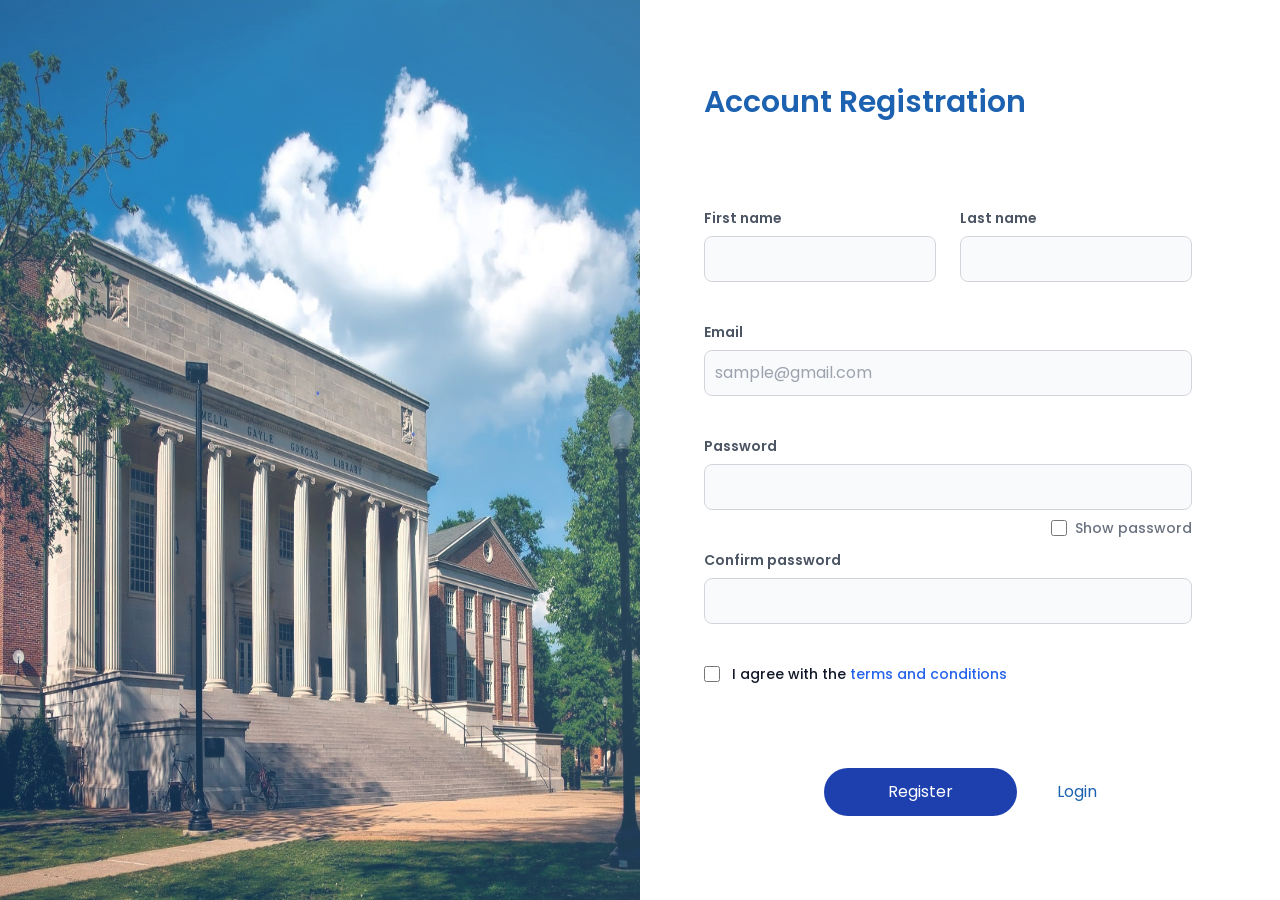
==== signup.html @ 8e0dec71 "commit" ====
<!DOCTYPE html>
<html lang="en">
  <head>
    <meta charset="UTF-8" />
    <meta http-equiv="X-UA-Compatible" content="IE=edge" />
    <meta name="viewport" content="width=device-width, initial-scale=1.0" />

    <link rel="stylesheet" href="./css/all-styles.css" />
    <link rel="stylesheet" href="./includes/links.php" />

    <script src="./tailwind/tailwind-cdn.js"></script>

    <title>Registration</title>
  </head>
  <body class="m-0 p-0">
    <div
      class="grid sm:grid-cols-1 xs:grid-cols-1 xl:grid-cols-2 lg:grid-cols-2 main md:grid-cols-1 h-screen"
    >
      <div class="img-side">
        <img src="./images/register.jpeg " class="side-image h-full" alt="" />
      </div>

      <!-- RIGTH SIDE -->
      <div
        class="lg:flex justify-center items-center md:col-span-1 md:grid sm:p-16"
      >
        <div class="">
          <p class="font-semibold text-blue text-3xl mb-14 pb-8">
            Account Registration
          </p>
          <div class="lg:flex justify-center md:col-span-1 md:grid">
            <form action="" class="">
              <div class="grid xl:grid-cols-2 lg:grid-cols-2 sm:grid-cols-1">
                <div class="grid col-span-1 xl:pr-6 lg:pr-6 sm:pr-0 md:pr-0">
                  <div class="mb-10">
                    <label
                      for="first_name"
                      class="block mb-2 font-semibold text-gray-600 text-sm"
                      >First name</label
                    >
                    <input
                      type="first_name"
                      id="first_name"
                      class="bg-gray-50 border border-gray-300 text-gray-900 rounded-lg block w-full p-2.5 mr-10"
                      placeholder=""
                      required
                    />
                  </div>
                </div>

                <div class="grid col-span-1 xl:pr-6 lg:pr-6 sm:pr-0 md:pr-0">
                  <div class="mb-10">
                    <label
                      for="last_name"
                      class="block mb-2 font-semibold text-gray-600 text-sm"
                      >Last name</label
                    >
                    <input
                      type="last_name"
                      id="last_name"
                      class="bg-gray-50 border border-gray-300 text-gray-900 rounded-lg block w-full p-2.5"
                      placeholder=""
                      required
                    />
                  </div>
                </div>
              </div>

              <div class="mb-10 xl:pr-6 lg:pr-6 sm:pr-0 md:pr-0">
                <label
                  for="email"
                  class="block mb-2 font-semibold text-gray-600 text-sm"
                  >Email</label
                >
                <input
                  type="text"
                  class="bg-gray-50 border border-gray-300 text-gray-900 rounded-lg block w-full p-2.5"
                  placeholder="sample@gmail.com"
                />
              </div>

              <div class="mb-10 xl:pr-6 lg:pr-6 sm:pr-0 md:pr-0">
                <label
                  for="last_name"
                  class="block mb-2 font-semibold text-gray-600 text-sm"
                  >Password</label
                >

                <input
                  type="password"
                  id="password"
                  class="bg-gray-50 border border-gray-300 text-gray-900 rounded-lg block w-full p-2.5"
                  placeholder=""
                  required
                />
                <div class="float-right mt-2 flex items-center">
                  <input
                    id="togglePassword"
                    aria-describedby="terms"
                    type="checkbox"
                    class="w-4 h-4 bg-gray-50 rounded-lg border-gray-400 mr-2 text-gray-300"
                  />
                  <label for="terms" class="font-medium text-gray-500 text-sm"
                    >Show password</label
                  >
                </div>
              </div>

              <div class="mb-10 xl:pr-6 lg:pr-6 sm:pr-0 md:pr-0">
                <label
                  for="last_name"
                  class="block mb-2 font-semibold text-gray-600 text-sm"
                  >Confirm password</label
                >
                <input
                  type="password"
                  id="password"
                  class="bg-gray-50 border border-gray-300 text-gray-900 rounded-lg block w-full p-2.5"
                  placeholder=""
                  required
                />
              </div>

              <div class="mb-10">
                <div class="flex items-start mb-10">
                  <div class="flex items-center h-5">
                    <input
                      id="terms"
                      aria-describedby="terms"
                      type="checkbox"
                      class="w-4 h-4 bg-gray-50 rounded border border-gray-300 focus:ring-3 focus:ring-blue-300 dark:bg-gray-700 dark:border-gray-600 dark:focus:ring-blue-600 dark:ring-offset-gray-800"
                      required
                    />
                  </div>
                  <div class="ml-3 text-sm">
                    <label
                      for="terms"
                      class="font-medium text-gray-900 dark:text-gray-400"
                      >I agree with the
                      <a
                        href="#"
                        class="text-blue-600 hover:underline dark:text-blue-500"
                        >terms and conditions</a
                      ></label
                    >
                  </div>
                </div>
              </div>

              <div class="flex items-center justify-center mt-16 pt-5">
                <button
                  type="submit"
                  class="px-16 py-3 bg-blue-800 text-white mr-10 rounded-full hover:bg-blue-900"
                >
                  Register
                </button>

                <a href="./" class="text-blue"> Login </a>
              </div>
            </form>
          </div>
        </div>
      </div>
    </div>
    <script src="./js/signup.js"></script>
  </body>
</html>
---- css/all-styles.css ----
@import url("https://fonts.googleapis.com/css2?family=Poppins");

*,
body {
  font-family: "Poppins";
  margin: 0;
  transition: 0.5s ease-in-out;
}

.img-side::before {
  content: "";
  position: absolute;
  top: 0;
  left: 0;
  width: 50%;
  height: 100%;
  opacity: 0.4;
  background: linear-gradient(225deg, skyblue, #1c62b0);
  z-index: 1;
  mix-blend-mode: screen;
}

.side-image {
  height: 100%;
  width: 100%;
}

.main {
  height: 100px;
}

.bg-blue {
  background: #1c62b0;
}

.tb-head {
  background: #1c62b0;
}

.text-blue {
  color: #1c62b0;
}
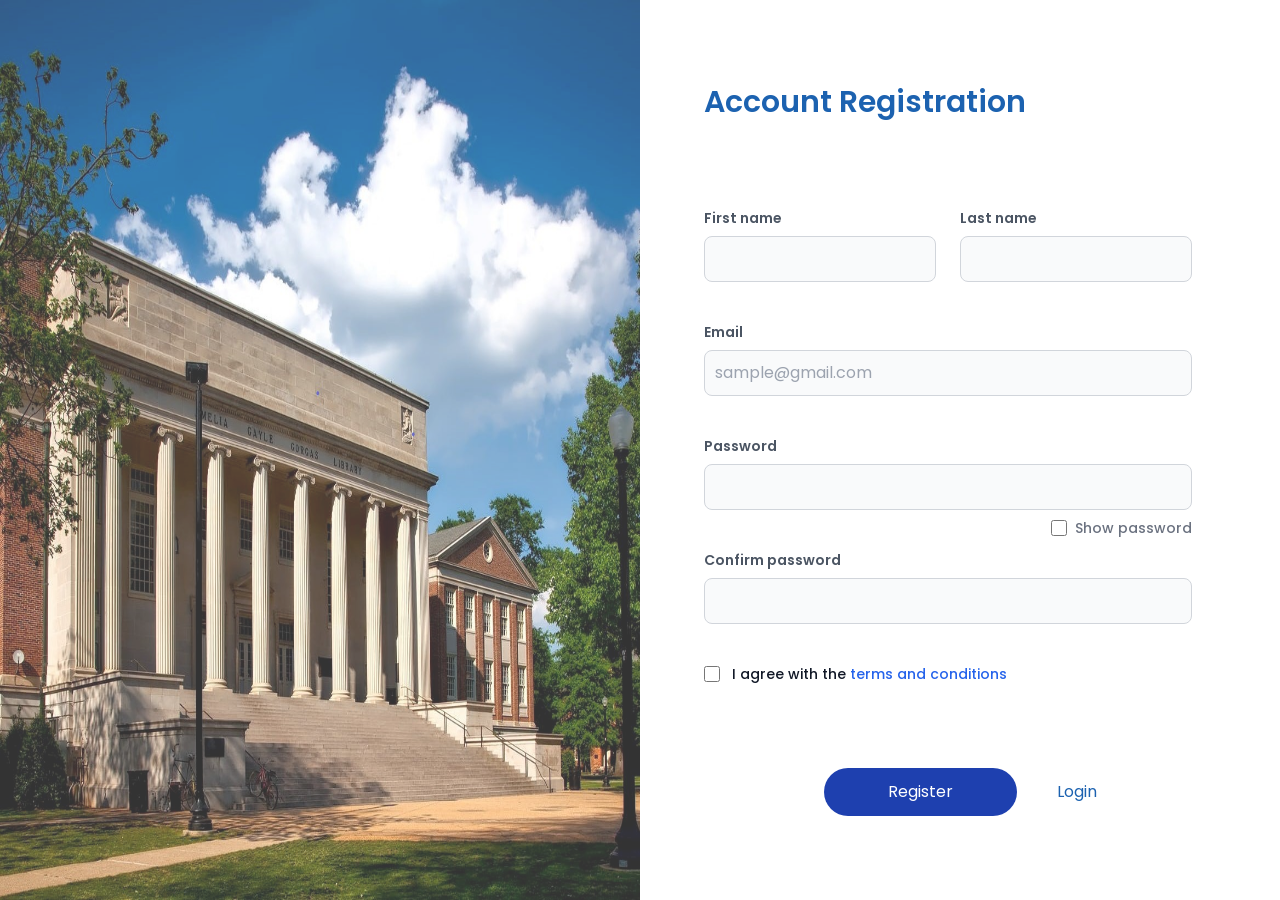
==== commit 415099f7: "update" ====
--- a/signup.html
+++ b/signup.html
@@ -29,7 +29,7 @@
             Account Registration
           </p>
           <div class="lg:flex justify-center md:col-span-1 md:grid">
-            <form action="" class="">
+            <form action="./server/sign-up.php" class="">
               <div class="grid xl:grid-cols-2 lg:grid-cols-2 sm:grid-cols-1">
                 <div class="grid col-span-1 xl:pr-6 lg:pr-6 sm:pr-0 md:pr-0">
                   <div class="mb-10">
--- a/css/all-styles.css
+++ b/css/all-styles.css
@@ -6,7 +6,7 @@
   margin: 0;
   transition: 0.5s ease-in-out;
 }
-
+/* 
 .img-side::before {
   content: "";
   position: absolute;
@@ -18,6 +18,10 @@
   background: linear-gradient(225deg, skyblue, #1c62b0);
   z-index: 1;
   mix-blend-mode: screen;
+} */
+
+.img-side {
+  opacity: 0.8;
 }
 
 .side-image {
